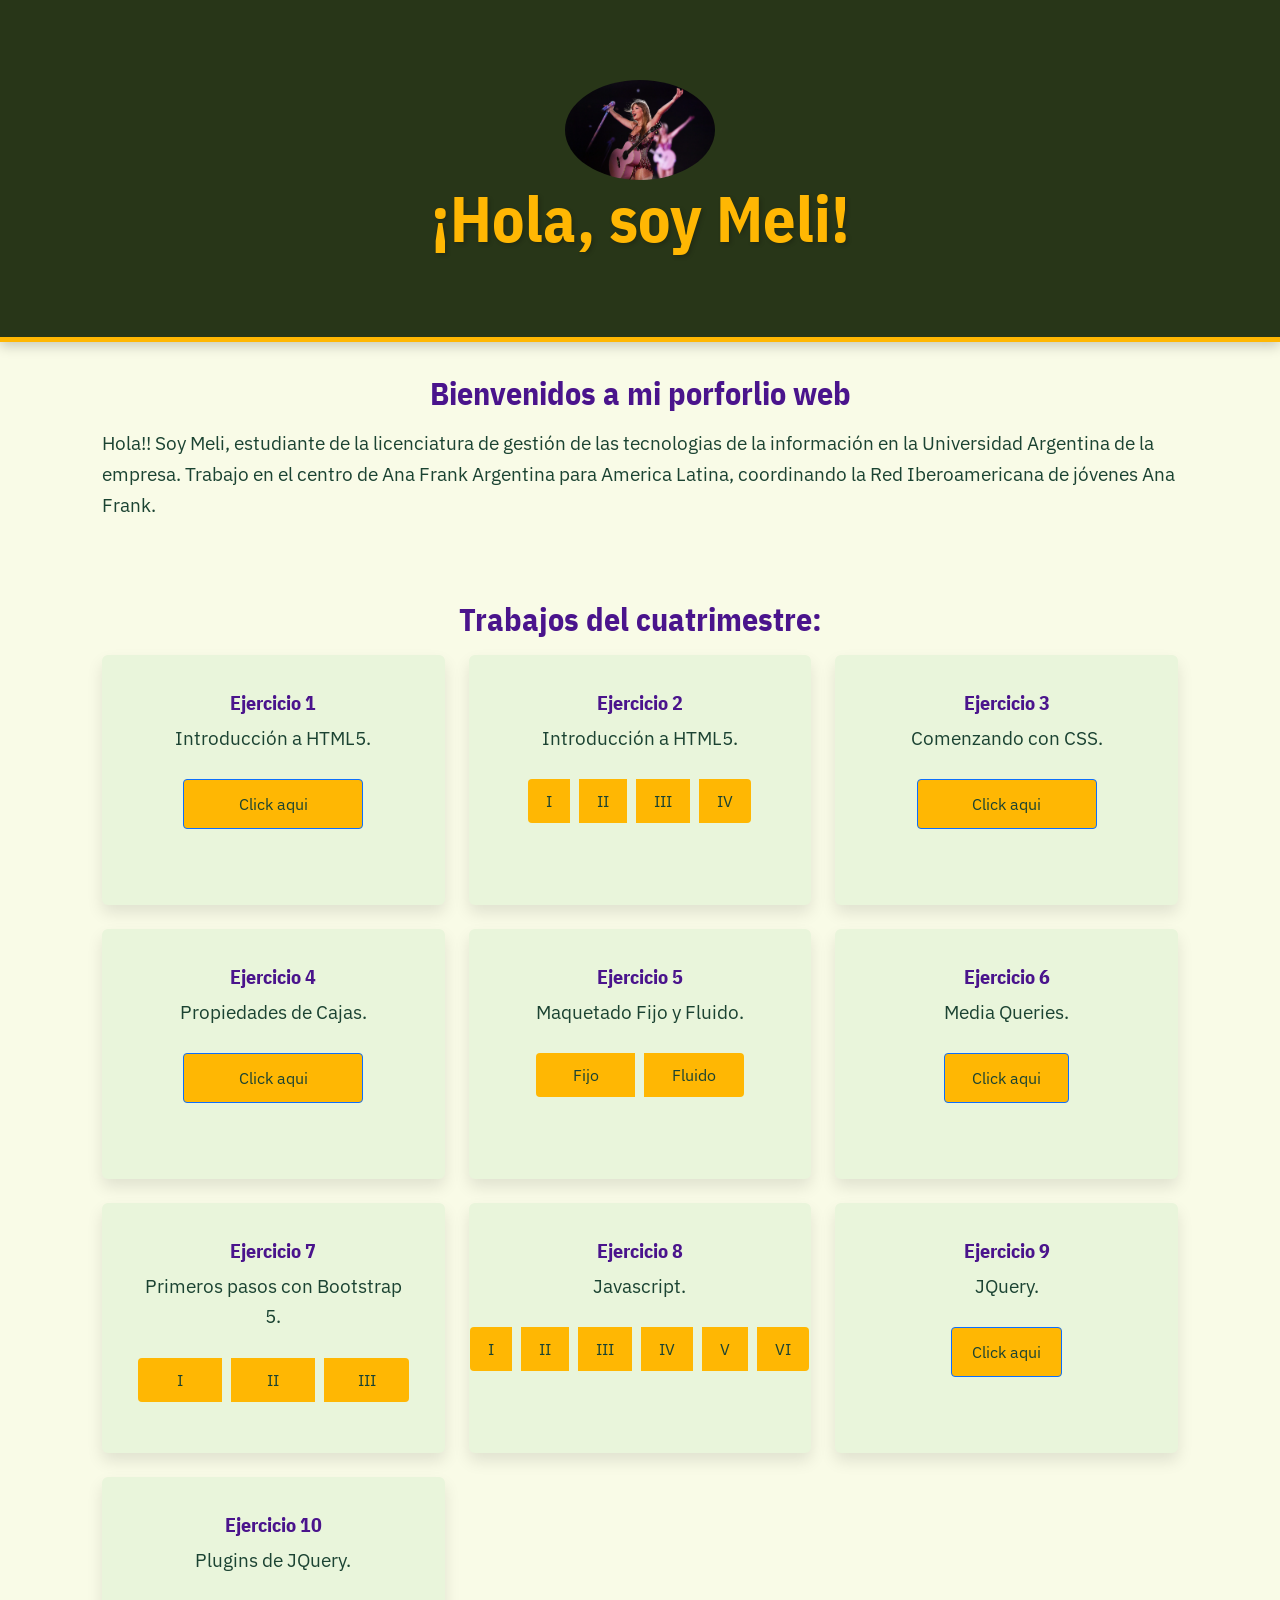
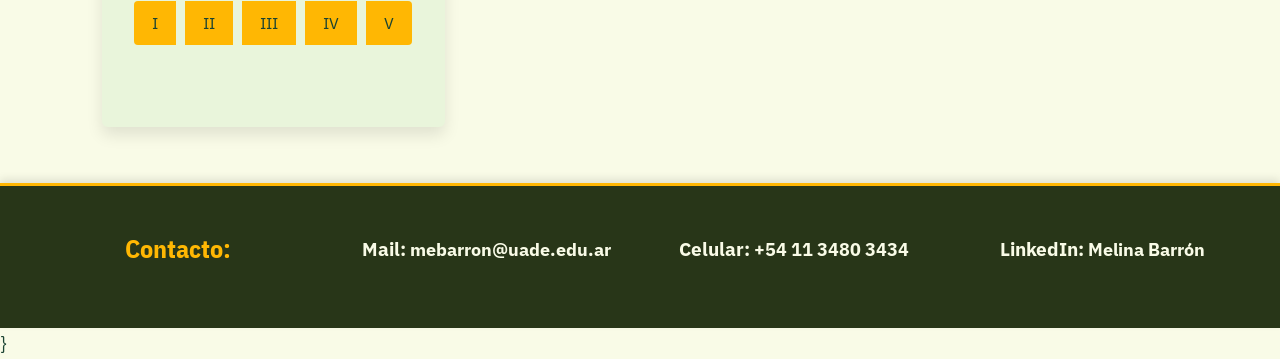
==== index.html @ 3d1d06d8 "a ver si funciona" ====
<!DOCTYPE html>
<html lang="es">
  <head>
    <meta charset="UTF-8" />
    <meta name="viewport" content="width=device-width, initial-scale=1.0" />
    <title>Barrón Melina</title>

    <link rel="preconnect" href="https://fonts.googleapis.com" />
    <link rel="preconnect" href="https://fonts.gstatic.com" crossorigin />
    <link href="https://fonts.googleapis.com/css2?family=IBM+Plex+Sans&family=IBM+Plex+Sans+Condensed:wght@400;700&display=swap" rel="stylesheet">

    <link
      href="https://cdn.jsdelivr.net/npm/bootstrap@5.3.3/dist/css/bootstrap.min.css"
      rel="stylesheet"
    />
    <link rel="stylesheet" href="../style.css" />

  </head>
  <body>

    <!-- Header -->
    <header>
        <div class="container-sm">
            <img src="/ejercicios/uno/imgs/taylor-argentina.webp" alt="Imagen del Header">
            <h1> ¡Hola, soy Meli! </h1>        
        </div>
         
    </header>

    <!-- Main Content -->
    <main>
      <!-- Intro Section -->
      <div class="container-sm">
        <h2>Bienvenidos a mi porforlio web</h2>
        <p> Hola!! Soy Meli, estudiante de la licenciatura de gestión de las tecnologias de la información en la Universidad Argentina de
            la empresa. Trabajo en el centro de Ana Frank Argentina para America Latina, coordinando la Red Iberoamericana
            de jóvenes Ana Frank. 
        </p>
        </div>

        <div class="container">
            <h2>Trabajos del cuatrimestre: </h2>
            <div class="row">
        
                <!-- Ejercicio 1 -->
                <div class="col-12 col-md-6 col-lg-4">
                    <div class="card">
                        <div class="card-body">
                            <h5 class="card-title">Ejercicio 1</h5>
                            <p class="card-text">Introducción a HTML5.</p>
                            <a href="/ejercicios/uno/01.html" class="btn btn-primary">Click aqui</a>
                        </div>
                    </div>
                </div>
        
                <!-- Ejercicio 2 -->
                <div class="col-12 col-md-6 col-lg-4">
                    <div class="card">
                        <div class="card-body">
                            <h5 class="card-title">Ejercicio 2</h5>
                            <p class="card-text">Introducción a HTML5.</p>
                            <div class="btn-group" role="group" aria-label="Subejercicios">
                                <a href="/ejercicios/dos/01.html" class="btn btn-outline-primary">I</a>
                                <a href="/ejercicios/dos/02.html" class="btn btn-outline-primary">II</a>
                                <a href="/ejercicios/dos/03.html" class="btn btn-outline-primary">III</a>
                                <a href="/ejercicios/dos/04.html" class="btn btn-outline-primary">IV</a>
                            </div>
                        </div>
                    </div>
                </div>
        
                <!-- Ejercicio 3 -->
                <div class="col-12 col-md-6 col-lg-4">
                    <div class="card">
                        <div class="card-body">
                            <h5 class="card-title">Ejercicio 3</h5>
                            <p class="card-text">Comenzando con CSS.</p>
                            <a href="/ejercicios/tres/practica.html" class="btn btn-primary">Click aqui</a>
                        </div>
                    </div>
                </div>
        
                <!-- Ejercicio 4 -->
                <div class="col-12 col-md-6 col-lg-4">
                    <div class="card">
                        <div class="card-body">
                            <h5 class="card-title">Ejercicio 4</h5>
                            <p class="card-text">Propiedades de Cajas.</p>
                            <a href="/ejercicios/cuatro/ejercicio-3.html" class="btn btn-primary">Click aqui</a>
                        </div>
                    </div>
                </div>
        
                <!-- Ejercicio 5 -->
                <div class="col-12 col-md-6 col-lg-4">
                    <div class="card">
                        <div class="card-body">
                            <h5 class="card-title">Ejercicio 5</h5>
                            <p class="card-text">Maquetado Fijo y Fluido.</p>
                            <div class="btn-group" role="group" aria-label="Subejercicios">
                                <a href="/ejercicios/cinco/Fijo/01-fijo.html" class="btn btn-outline-primary">Fijo</a>
                                <a href="/ejercicios/cinco/Fluido/02-fluido.html" class="btn btn-outline-primary">Fluido</a>
                            </div>
                        </div>
                    </div>
                </div>
        
                <!-- Ejercicio 6 -->
                <div class="col-12 col-md-6 col-lg-4">
                    <div class="card">
                        <div class="card-body">
                            <h5 class="card-title">Ejercicio 6</h5>
                            <p class="card-text">Media Queries.</p>
                            <a href="/ejercicios/seis/1.html" class="btn btn-primary">Click aqui</a>
                        </div>
                    </div>
                </div>
        
                <!-- Ejercicio 7 -->
                <div class="col-12 col-md-6 col-lg-4">
                    <div class="card">
                        <div class="card-body">
                            <h5 class="card-title">Ejercicio 7</h5>
                            <p class="card-text">Primeros pasos con Bootstrap 5.</p>
                            <div class="btn-group" role="group" aria-label="Subejercicios">
                                <a href="/ejercicios/siete/01.html" class="btn btn-outline-primary">I</a>
                                <a href="/ejercicios/siete/02.html" class="btn btn-outline-primary">II</a>
                                <a href="/ejercicios/siete/03.html" class="btn btn-outline-primary">III</a>
                            </div>
                        </div>
                    </div>
                </div>
        
                <!-- Ejercicio 8 -->
                <div class="col-12 col-md-6 col-lg-4">
                    <div class="card">
                        <div class="card-body">
                            <h5 class="card-title">Ejercicio 8</h5>
                            <p class="card-text">Javascript.</p>
                            <div class="btn-group" role="group" aria-label="Subejercicios">
                                <a href="/ejercicios/ocho/01.html" class="btn btn-outline-primary">I</a>
                                <a href="/ejercicios/ocho/02.html" class="btn btn-outline-primary">II</a>
                                <a href="/ejercicios/ocho/03.html" class="btn btn-outline-primary">III</a>
                                <a href="/ejercicios/ocho/04.html" class="btn btn-outline-primary">IV</a>
                                <a href="/ejercicios/ocho/05.html" class="btn btn-outline-primary">V</a>
                                <a href="/ejercicios/ocho/06.html" class="btn btn-outline-primary">VI</a>
                            </div>
                        </div>
                    </div>
                </div>
        
                <!-- Ejercicio 9 -->
                <div class="col-12 col-md-6 col-lg-4">
                    <div class="card">
                        <div class="card-body">
                            <h5 class="card-title">Ejercicio 9</h5>
                            <p class="card-text">JQuery.</p>
                            <a href="/ejercicios/nueve/index.html" class="btn btn-primary">Click aqui</a>
                        </div>
                    </div>
                </div>
        
                <!-- Ejercicio 10 -->
                <div class="col-12 col-md-6 col-lg-4">
                    <div class="card">
                        <div class="card-body">
                            <h5 class="card-title">Ejercicio 10</h5>
                            <p class="card-text">Plugins de JQuery.</p>
                            <div class="btn-group" role="group" aria-label="Subejercicios">
                                <a href="/ejercicios/diez/01/ejercicio-3.html" class="btn btn-outline-primary">I</a>
                                <a href="/ejercicios/diez/02/ejercicio-3.html" class="btn btn-outline-primary">II</a>
                                <a href="/ejercicios/diez/03/ejercicio-3.html" class="btn btn-outline-primary">III</a>
                                <a href="/ejercicios/diez/04/ejercicio-3.html" class="btn btn-outline-primary">IV</a>
                                <a href="/ejercicios/diez/05/ejercicio-3.html" class="btn btn-outline-primary">V</a>
                            </div>
                        </div>
                    </div>
                </div>
        
            </div>
        </div>
        
    </main>


    <!-- Footer -->
    <footer>
        <div class="container-f">
            <div>
                <h3>Contacto:</h3>
            </div>
            <div>
                <p>
                    <strong>Mail:</strong>
                    <a href="mailto:melidominguez2001@gmail.com">mebarron@uade.edu.ar</a>
                </p>
            </div>
            <div>
                <p>
                    <strong>Celular:</strong>
                    <a href="tel:+541134803434">+54 11 3480 3434</a>
                </p>
            </div>
            <div>
                <p>
                    <strong>LinkedIn:</strong>
                    <a href="https://www.linkedin.com/in/melina-barr%C3%B3n-dominguez-b17538201/" target="_blank" rel="noopener">Melina Barrón</a>
                </p>
            </div>
        </div>
    </footer>
    

    <!-- bxSlider Plugin -->
    <script src="../vendors/jquery.bxslider/jquery.bxslider.js"></script>}
---- style.css ----
/* General */
body {
    font-family: 'IBM Plex Sans', sans-serif;
    background-color: #F9FBE7;
    color: #1B4332;
    line-height: 1.6;
    font-size: 1.2rem;
    margin: 0;
    padding: 0;
}

/* Header */
header {
    background: linear-gradient(135deg, #283618, #283618); /* Fondo degradado */
    color: #F9FBE7;
    padding: 3rem 1rem; /* Más espacio arriba y abajo */
    display: flex;
    justify-content: center;
    align-items: center;
    flex-direction: column; /* Dirección vertical */
    text-align: center; /* Centra el texto */
    gap: 1rem; /* Espacio entre la imagen y el título */
    box-shadow: 0 4px 12px rgba(0, 0, 0, 0.2); /* Sombra más marcada */
    border-bottom: 5px solid #FFB703; /* Línea superior para un toque más destacado */
}

header h1 {
    font-size: 4rem; /* Tamaño más grande */
    font-weight: bold;
    color: #FFB703;
    font-family: 'IBM Plex Sans Condensed', sans-serif;
    margin: 0;
    text-shadow: 2px 2px 4px rgba(0, 0, 0, 0.2); /* Sombra de texto para hacerlo más destacado */
}

/* Imagen del header */
header img {
    width: 150px; /* Ajusta el tamaño de la imagen */
    height: auto; /* Mantiene las proporciones originales */
    border-radius: 50%; /* Forma circular, si deseas */
    object-fit: cover; /* Asegura que la imagen ocupe todo el espacio del contenedor */
}

/* Main Section */
h2, h3 {
    font-family: 'IBM Plex Sans Condensed', sans-serif;
    color: #4A148C;
    margin-bottom: 1rem;
    font-weight: bold;
    text-align: center;
}

.container-sm, .container {
    padding: 2rem;
    margin: auto;
}

/* Cards */
.card {
    background-color: #E9F5DB;
    color: #1B4332;
    border: none;
    padding: 20px;
    box-shadow: 0 8px 16px rgba(0, 0, 0, 0.1); /* Sombra más suave */
    margin-bottom: 1.5rem;
    height: 250px; /* Altura más pequeña para las cajas */
    display: flex;
    flex-direction: column;
    justify-content: center; /* Centra el contenido verticalmente */
    align-items: center; /* Centra el contenido horizontalmente */
    text-align: center; /* Centra el texto */
    transition: transform 0.5s ease, box-shadow 0.3s ease; /* Agregué transición para bordes */
}

/* Nueva animación: rotación y zoom */
.card:hover {
    transform: rotate(5deg) scale(1.05); /* Rotación y ampliación */
    box-shadow: 0 12px 24px rgba(0, 0, 0, 0.15);
}

/* Títulos y contenido de las cajas */
.card h5 {
    color: #4A148C;
    font-family: 'IBM Plex Sans Condensed', sans-serif;
    font-weight: bold;
    margin-bottom: 0.5rem;
}

.card p {
    color: #1B4332;
}

/* Botones dentro de las tarjetas */
.card a.btn {
    background-color: #FFB703;
    color: #1B4332;
    border-radius: 4px; /* Bordes rectos */
    padding: 12px 20px;
    text-align: center;
    transition: transform 0.3s ease, background-color 0.3s ease;
    margin-top: 10px; /* Espacio superior para que no se junte al texto */
    width: 100%; /* Hacer el botón del mismo tamaño que la caja */
    max-width: 180px; /* Limitar el tamaño máximo del botón */
    display: inline-block; /* Hacer que el botón sea un bloque de nivel de línea para centrarlo */
}

.card a.btn:hover {
    background-color: #FB8500;
    color: #F9FBE7;
    transform: translateY(-5px) rotate(-5deg); /* Mueve el botón hacia arriba e inclina hacia la izquierda */
}

/* Botones dentro de las tarjetas (grupo de botones) */
.card .btn-group {
    display: flex;
    justify-content: center; /* Centra los botones dentro del grupo */
    align-items: center;
    gap: 10px; /* Espacio entre botones */
    width: 100%; /* Asegura que los botones estén centrados a lo largo de toda la caja */
}

.card .btn-group a {
    background-color: #FFB703;
    color: #1B4332;
    border: none;
    padding: 10px 18px;
    border-radius: 4px; /* Bordes rectos */
    transition: transform 0.3s ease, background-color 0.3s ease;
    width: 100%; /* Hacer el botón del mismo tamaño que la caja */
    max-width: 180px; /* Limitar el tamaño máximo del botón */
}

.card .btn-group a:hover {
    background-color: #FB8500;
    color: #F9FBE7;
    transform: translateY(-5px) rotate(-5deg); /* Mueve el botón hacia arriba e inclina hacia la izquierda */
}

/* Footer */
footer {
    background-color: #283618; /* Fondo verde oscuro original */
    color: #F9FBE7; /* Color de texto blanco */
    padding: 3rem 1rem; /* Más espacio arriba y abajo */
    display: flex;
    justify-content: center;
    flex-wrap: wrap;
    gap: 2rem;
    text-align: center;
    border-top: 3px solid #FFB703; /* Borde superior del footer para darle más énfasis */
    box-shadow: 0 -4px 8px rgba(0, 0, 0, 0.1); /* Sombra suave en la parte superior */
}

/* Estilo para el contenido dentro del footer */
.container-f {
    display: flex;
    justify-content: space-evenly; /* Distribución equitativa entre elementos */
    flex-wrap: wrap;
    max-width: 1200px;
    width: 100%;
    gap: 2rem;
}

.container-f div {
    flex: 1 1 200px; /* Caja más pequeña para cada columna */
    text-align: center;
}

.container-f div h3 {
    margin-bottom: 1rem;
    font-size: 1.6rem;
    font-weight: bold;
    color: #FFB703; /* Amarillo cálido para los títulos */
}

/* Enlaces del footer */
footer a {
    color: #F9FBE7;
    font-weight: 700;
    font-size: 1.1rem;
    transition: color 0.3s ease;
    text-decoration: none;
    margin-bottom: 1rem; /* Espacio entre enlaces */
}

footer a:hover {
    color: #4A148C; /* Color ámbar oscuro al pasar el mouse */
    text-decoration: underline; /* Subrayado cuando el enlace está en foco */
}

/* Responsive */
@media (max-width: 768px) {
    .container {
        padding: 1rem;
    }

    .container-f {
        flex-direction: column; /* Apilar las columnas en pantallas pequeñas */
        text-align: center;
    }

    header {
        flex-direction: column; /* Apilar la imagen y el título en pantallas pequeñas */
        gap: 1rem;
    }

    header img {
        width: 100px; /* Ajusta el tamaño de la imagen en pantallas pequeñas */
    }

    header h1 {
        font-size: 3rem; /* Ajusta el tamaño del texto */
    }
}
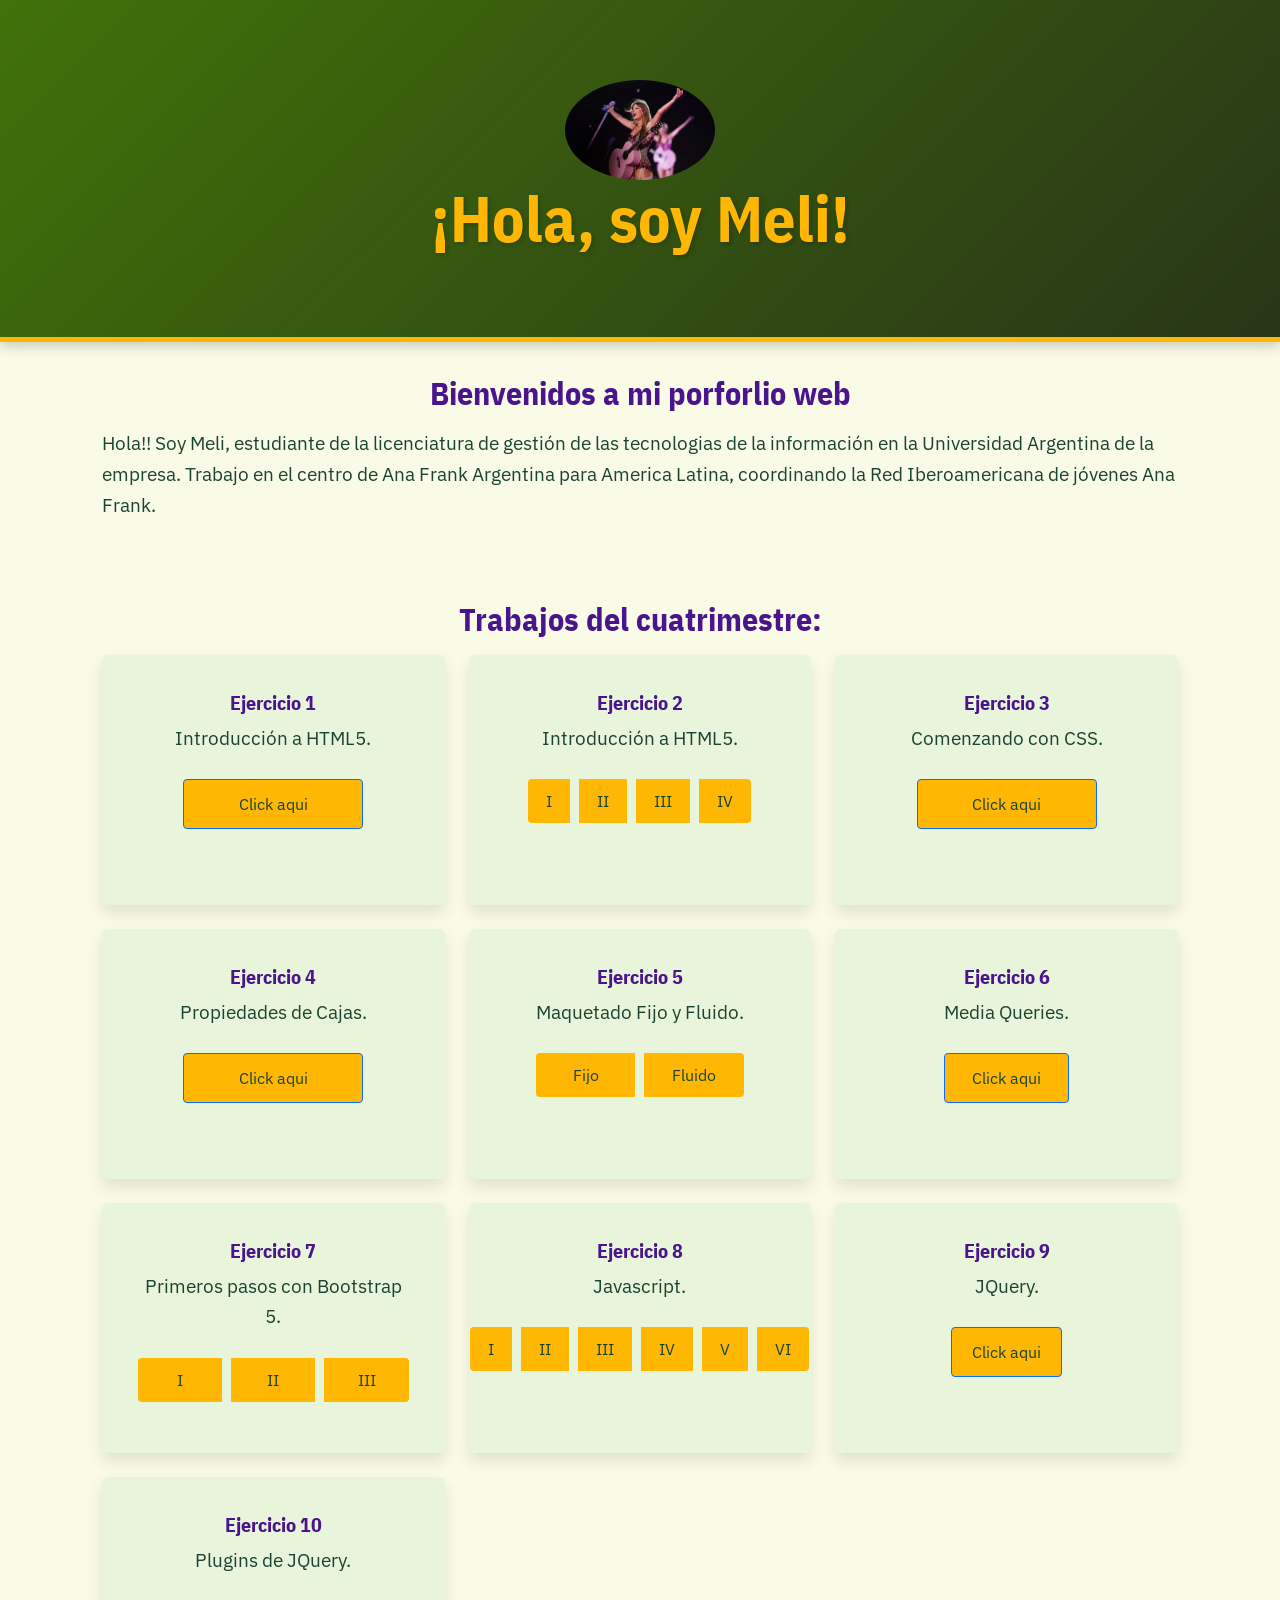
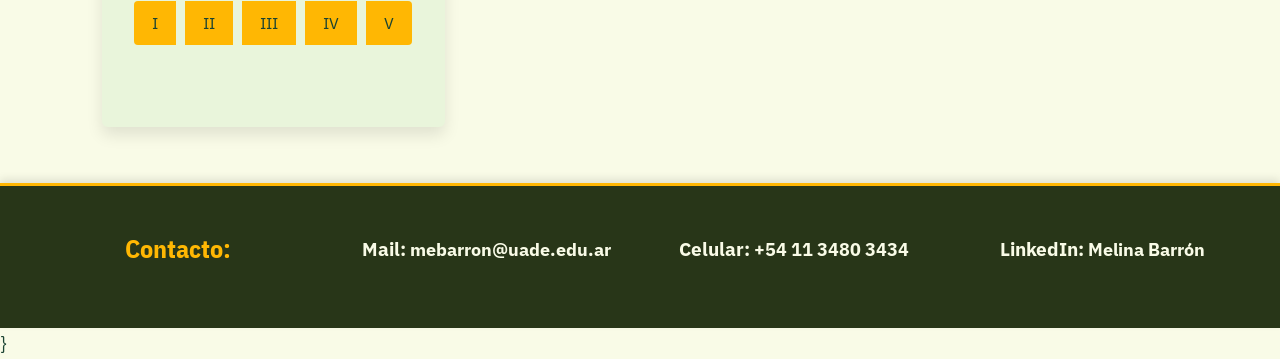
==== commit 42688c1d: "m" ====
--- a/index.html
+++ b/index.html
@@ -13,7 +13,7 @@
       href="https://cdn.jsdelivr.net/npm/bootstrap@5.3.3/dist/css/bootstrap.min.css"
       rel="stylesheet"
     />
-    <link rel="stylesheet" href="../style.css" />
+    <link rel="stylesheet" href="./style.css" />
 
   </head>
   <body>
--- a/style.css
+++ b/style.css
@@ -11,34 +11,34 @@
 
 /* Header */
 header {
-    background: linear-gradient(135deg, #283618, #283618); /* Fondo degradado */
-    color: #F9FBE7;
-    padding: 3rem 1rem; /* Más espacio arriba y abajo */
+    background: linear-gradient(135deg, #417209, #283618); /* Fondo degradado */
+    color: #F9FBE7;
+    padding: 3rem 1rem; /
     display: flex;
     justify-content: center;
     align-items: center;
-    flex-direction: column; /* Dirección vertical */
-    text-align: center; /* Centra el texto */
-    gap: 1rem; /* Espacio entre la imagen y el título */
-    box-shadow: 0 4px 12px rgba(0, 0, 0, 0.2); /* Sombra más marcada */
-    border-bottom: 5px solid #FFB703; /* Línea superior para un toque más destacado */
+    flex-direction: column; 
+    text-align: center; 
+    gap: 1rem; 
+    box-shadow: 0 4px 12px rgba(0, 0, 0, 0.2); 
+    border-bottom: 5px solid #FFB703; 
 }
 
 header h1 {
-    font-size: 4rem; /* Tamaño más grande */
+    font-size: 4rem; 
     font-weight: bold;
     color: #FFB703;
     font-family: 'IBM Plex Sans Condensed', sans-serif;
     margin: 0;
-    text-shadow: 2px 2px 4px rgba(0, 0, 0, 0.2); /* Sombra de texto para hacerlo más destacado */
+    text-shadow: 2px 2px 4px rgba(0, 0, 0, 0.2); 
 }
 
 /* Imagen del header */
 header img {
-    width: 150px; /* Ajusta el tamaño de la imagen */
-    height: auto; /* Mantiene las proporciones originales */
-    border-radius: 50%; /* Forma circular, si deseas */
-    object-fit: cover; /* Asegura que la imagen ocupe todo el espacio del contenedor */
+    width: 150px; 
+    height: auto; 
+    border-radius: 50%; 
+    object-fit: cover;
 }
 
 /* Main Section */
@@ -61,20 +61,20 @@
     color: #1B4332;
     border: none;
     padding: 20px;
-    box-shadow: 0 8px 16px rgba(0, 0, 0, 0.1); /* Sombra más suave */
+    box-shadow: 0 8px 16px rgba(0, 0, 0, 0.1); 
     margin-bottom: 1.5rem;
-    height: 250px; /* Altura más pequeña para las cajas */
+    height: 250px;
     display: flex;
     flex-direction: column;
-    justify-content: center; /* Centra el contenido verticalmente */
-    align-items: center; /* Centra el contenido horizontalmente */
-    text-align: center; /* Centra el texto */
-    transition: transform 0.5s ease, box-shadow 0.3s ease; /* Agregué transición para bordes */
-}
-
-/* Nueva animación: rotación y zoom */
+    justify-content: center; 
+    align-items: center; 
+    text-align: center; 
+    transition: transform 0.5s ease, box-shadow 0.3s ease; 
+}
+
+
 .card:hover {
-    transform: rotate(5deg) scale(1.05); /* Rotación y ampliación */
+    transform: rotate(5deg) scale(1.05); 
     box-shadow: 0 12px 24px rgba(0, 0, 0, 0.15);
 }
 
@@ -94,29 +94,27 @@
 .card a.btn {
     background-color: #FFB703;
     color: #1B4332;
-    border-radius: 4px; /* Bordes rectos */
+    border-radius: 4px; 
     padding: 12px 20px;
     text-align: center;
     transition: transform 0.3s ease, background-color 0.3s ease;
-    margin-top: 10px; /* Espacio superior para que no se junte al texto */
-    width: 100%; /* Hacer el botón del mismo tamaño que la caja */
-    max-width: 180px; /* Limitar el tamaño máximo del botón */
-    display: inline-block; /* Hacer que el botón sea un bloque de nivel de línea para centrarlo */
-}
-
+    margin-top: 10px; 
+    width: 100%; 
+    max-width: 180px; 
+    display: inline-block; 
+}
 .card a.btn:hover {
     background-color: #FB8500;
     color: #F9FBE7;
-    transform: translateY(-5px) rotate(-5deg); /* Mueve el botón hacia arriba e inclina hacia la izquierda */
-}
-
-/* Botones dentro de las tarjetas (grupo de botones) */
+    transform: translateY(-5px) rotate(-5deg);
+}
+
 .card .btn-group {
     display: flex;
-    justify-content: center; /* Centra los botones dentro del grupo */
+    justify-content: center;
     align-items: center;
-    gap: 10px; /* Espacio entre botones */
-    width: 100%; /* Asegura que los botones estén centrados a lo largo de toda la caja */
+    gap: 10px;
+    width: 100%;
 }
 
 .card .btn-group a {
@@ -124,36 +122,34 @@
     color: #1B4332;
     border: none;
     padding: 10px 18px;
-    border-radius: 4px; /* Bordes rectos */
+    border-radius: 4px;
     transition: transform 0.3s ease, background-color 0.3s ease;
-    width: 100%; /* Hacer el botón del mismo tamaño que la caja */
-    max-width: 180px; /* Limitar el tamaño máximo del botón */
+    width: 100%;
+    max-width: 180px;
 }
 
 .card .btn-group a:hover {
     background-color: #FB8500;
     color: #F9FBE7;
-    transform: translateY(-5px) rotate(-5deg); /* Mueve el botón hacia arriba e inclina hacia la izquierda */
-}
-
-/* Footer */
+    transform: translateY(-5px) rotate(-5deg);
+}
+
 footer {
-    background-color: #283618; /* Fondo verde oscuro original */
-    color: #F9FBE7; /* Color de texto blanco */
-    padding: 3rem 1rem; /* Más espacio arriba y abajo */
+    background-color: #283618;
+    color: #F9FBE7;
+    padding: 3rem 1rem;
     display: flex;
     justify-content: center;
     flex-wrap: wrap;
     gap: 2rem;
     text-align: center;
-    border-top: 3px solid #FFB703; /* Borde superior del footer para darle más énfasis */
-    box-shadow: 0 -4px 8px rgba(0, 0, 0, 0.1); /* Sombra suave en la parte superior */
-}
-
-/* Estilo para el contenido dentro del footer */
+    border-top: 3px solid #FFB703;
+    box-shadow: 0 -4px 8px rgba(0, 0, 0, 0.1);
+}
+
 .container-f {
     display: flex;
-    justify-content: space-evenly; /* Distribución equitativa entre elementos */
+    justify-content: space-evenly;
     flex-wrap: wrap;
     max-width: 1200px;
     width: 100%;
@@ -161,7 +157,7 @@
 }
 
 .container-f div {
-    flex: 1 1 200px; /* Caja más pequeña para cada columna */
+    flex: 1 1 200px;
     text-align: center;
 }
 
@@ -169,45 +165,43 @@
     margin-bottom: 1rem;
     font-size: 1.6rem;
     font-weight: bold;
-    color: #FFB703; /* Amarillo cálido para los títulos */
-}
-
-/* Enlaces del footer */
+    color: #FFB703;
+}
+
 footer a {
     color: #F9FBE7;
     font-weight: 700;
     font-size: 1.1rem;
     transition: color 0.3s ease;
     text-decoration: none;
-    margin-bottom: 1rem; /* Espacio entre enlaces */
+    margin-bottom: 1rem;
 }
 
 footer a:hover {
-    color: #4A148C; /* Color ámbar oscuro al pasar el mouse */
-    text-decoration: underline; /* Subrayado cuando el enlace está en foco */
-}
-
-/* Responsive */
+    color: #4A148C;
+    text-decoration: underline;
+}
+
 @media (max-width: 768px) {
     .container {
         padding: 1rem;
     }
 
     .container-f {
-        flex-direction: column; /* Apilar las columnas en pantallas pequeñas */
+        flex-direction: column;
         text-align: center;
     }
 
     header {
-        flex-direction: column; /* Apilar la imagen y el título en pantallas pequeñas */
+        flex-direction: column;
         gap: 1rem;
     }
 
     header img {
-        width: 100px; /* Ajusta el tamaño de la imagen en pantallas pequeñas */
+        width: 100px;
     }
 
     header h1 {
-        font-size: 3rem; /* Ajusta el tamaño del texto */
-    }
-}+        font-size: 3rem;
+    }
+}
